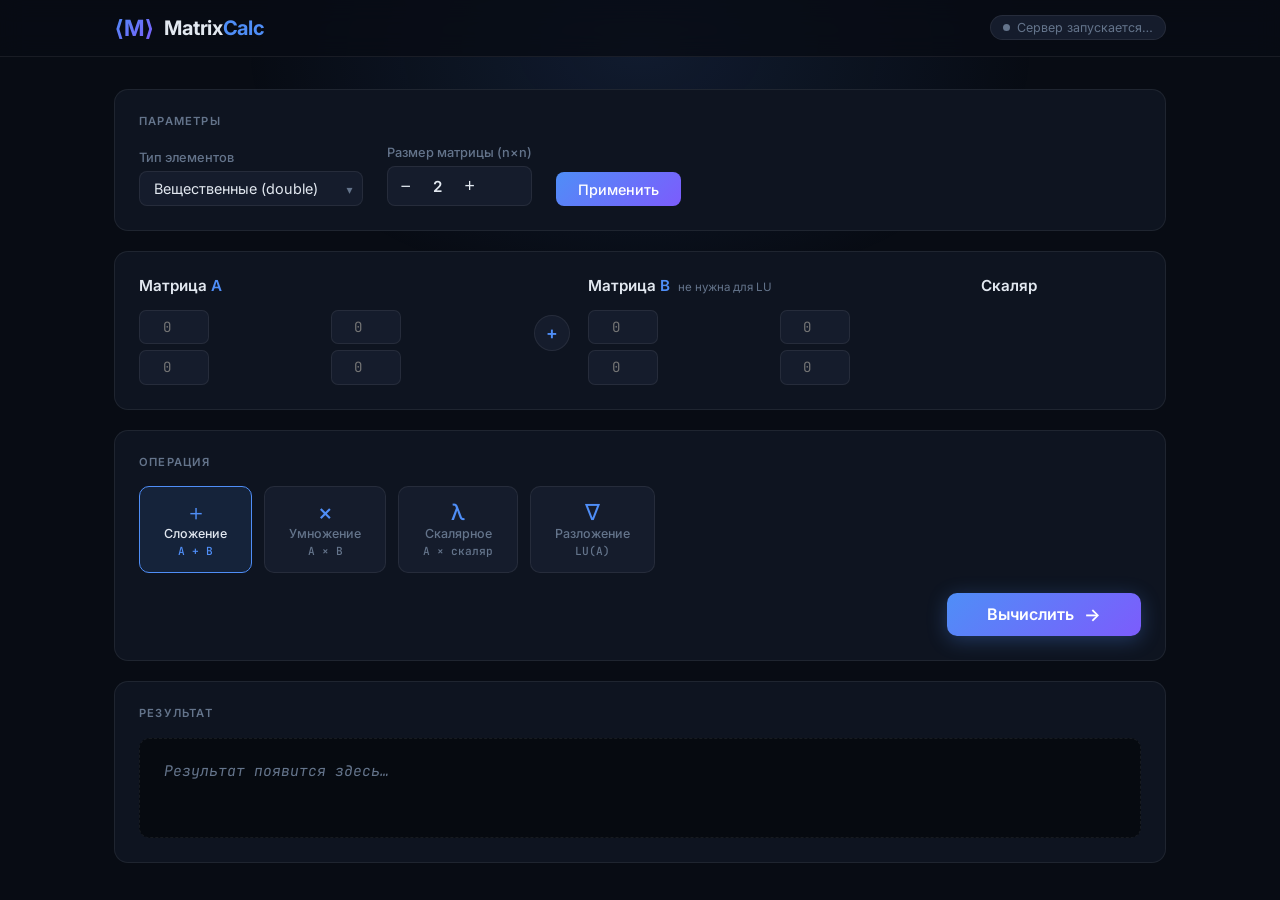
==== web/index.html @ d0fddb75 "backup" ====
<!DOCTYPE html>
<html lang="ru">
<head>
  <meta charset="UTF-8"/>
  <meta name="viewport" content="width=device-width, initial-scale=1.0"/>
  <title>Matrix Calculator</title>
  <link rel="preconnect" href="https://fonts.googleapis.com">
  <link href="https://fonts.googleapis.com/css2?family=Inter:wght@400;500;600;700&display=swap" rel="stylesheet">
  <link rel="stylesheet" href="style.css"/>
</head>
<body>

<div class="bg-glow"></div>

<div class="app">

  <!-- Header -->
  <header class="header">
    <div class="header-inner">
        <div class="logo">
            <span class="logo-icon">⟨M⟩</span>
            <span class="logo-text">Matrix<span class="logo-accent">Calc</span></span>
        </div>
        <div id="health-badge" class="header-badge">
            <span class="dot"></span>
            <span class="badge-text">Сервер запускается…</span>
        </div>
    </div>
  </header>

  <main class="main">

    <!-- Settings -->
    <section class="card settings-card">
      <div class="card-label">Параметры</div>
      <div class="settings-row">
        <div class="field">
          <label class="field-label">Тип элементов</label>
          <div class="select-wrap">
            <select id="type">
              <option value="double">Вещественные (double)</option>
              <option value="complex">Комплексные (complex)</option>
            </select>
            <span class="select-arrow">▾</span>
          </div>
        </div>
        <div class="field">
          <label class="field-label">Размер матрицы (n×n)</label>
          <div class="size-control">
            <button class="size-btn" id="dec">−</button>
            <span id="size-display">2</span>
            <button class="size-btn" id="inc">+</button>
          </div>
        </div>
        <button class="btn btn-primary" id="btn-resize">Применить</button>
      </div>
    </section>

    <!-- Matrices -->
    <section class="card matrices-card">
      <div class="matrices-grid">
        <div class="matrix-panel">
          <div class="panel-header">
            <span class="panel-title">Матрица <em>A</em></span>
          </div>
          <div id="matrix-a" class="matrix-grid"></div>
        </div>

        <div class="matrix-divider">
          <div class="op-symbol" id="op-symbol">+</div>
        </div>

        <div class="matrix-panel" id="panel-b">
          <div class="panel-header">
            <span class="panel-title">Матрица <em>B</em></span>
            <span class="panel-hint">не нужна для LU</span>
          </div>
          <div id="matrix-b" class="matrix-grid"></div>
        </div>

        <div class="matrix-panel scalar-panel" id="panel-scalar">
          <div class="panel-header">
            <span class="panel-title">Скаляр</span>
          </div>
          <div id="scalar-input" class="scalar-area"></div>
        </div>
      </div>
    </section>

    <!-- Operations -->
    <section class="card ops-card">
      <div class="card-label">Операция</div>
      <div class="ops-row">
        <button class="op-btn active" data-op="sum">
          <span class="op-icon">＋</span>
          <span>Сложение</span>
          <span class="op-formula">A + B</span>
        </button>
        <button class="op-btn" data-op="multiply">
          <span class="op-icon">×</span>
          <span>Умножение</span>
          <span class="op-formula">A × B</span>
        </button>
        <button class="op-btn" data-op="scalar_multiply">
          <span class="op-icon">λ</span>
          <span>Скалярное</span>
          <span class="op-formula">A × скаляр</span>
        </button>
        <button class="op-btn" data-op="lu">
          <span class="op-icon">∇</span>
          <span>Разложение</span>
          <span class="op-formula">LU(A)</span>
        </button>
      </div>
      <div class="calc-row">
        <button class="btn btn-calc" id="btn-calc">
          <span>Вычислить</span>
          <span class="btn-arrow">→</span>
        </button>
      </div>
    </section>

    <!-- Result -->
    <section class="card result-card">
      <div class="card-label">Результат</div>
      <div class="result-wrap">
        <div id="spinner" class="spinner hidden"></div>
        <div id="error-box" class="error-box hidden"></div>
        <pre id="result-output" class="result-output"><span class="placeholder">Результат появится здесь…</span></pre>
      </div>
    </section>

  </main>
</div>

<script src="app.js"></script>
</body>
</html>
---- web/style.css ----
@import url('https://fonts.googleapis.com/css2?family=Inter:wght@400;500;600;700&family=JetBrains+Mono:wght@400;500&display=swap');

*, *::before, *::after { box-sizing: border-box; margin: 0; padding: 0; }

:root {
  --bg:        #080c14;
  --surface:   #0e1420;
  --surface2:  #151c2c;
  --border:    rgba(255,255,255,0.07);
  --accent:    #4f8ef7;
  --accent2:   #7c5cfc;
  --green:     #34d399;
  --red:       #f87171;
  --text:      #e2e8f0;
  --muted:     #64748b;
  --radius:    14px;
}

html { scroll-behavior: smooth; }

body {
  font-family: 'Inter', system-ui, sans-serif;
  background: var(--bg);
  color: var(--text);
  min-height: 100vh;
  overflow-x: hidden;
}

/* Ambient glow */
.bg-glow {
  position: fixed;
  top: -200px; left: 50%;
  transform: translateX(-50%);
  width: 800px; height: 500px;
  background: radial-gradient(ellipse, rgba(79,142,247,0.12) 0%, transparent 70%);
  pointer-events: none;
  z-index: 0;
}

.app { position: relative; z-index: 1; }

/* ── Header ── */
.header {
  border-bottom: 1px solid var(--border);
  backdrop-filter: blur(12px);
  background: rgba(8,12,20,0.8);
  position: sticky; top: 0; z-index: 100;
}
.header-inner {
  max-width: 1100px; margin: 0 auto;
  padding: 0.9rem 1.5rem;
  display: flex; justify-content: space-between; align-items: center;
}
.logo { display: flex; align-items: center; gap: 10px; }
.logo-icon {
  font-size: 1.4rem; font-weight: 700;
  background: linear-gradient(135deg, var(--accent), var(--accent2));
  -webkit-background-clip: text; -webkit-text-fill-color: transparent;
}
.logo-text { font-size: 1.25rem; font-weight: 700; letter-spacing: -0.3px; }
.logo-accent { color: var(--accent); }

.header-badge {
  display: flex; align-items: center; gap: 7px;
  font-size: 0.78rem; color: var(--muted);
  background: var(--surface2);
  border: 1px solid var(--border);
  border-radius: 20px; padding: 4px 12px;
}
.dot {
  width: 7px; height: 7px; border-radius: 50%;
  background: var(--muted);
  transition: background 0.4s;
}
.dot.ok  { background: var(--green); box-shadow: 0 0 6px var(--green); }
.dot.err { background: var(--red); }

/* ── Main layout ── */
.main {
  max-width: 1100px; margin: 2rem auto;
  padding: 0 1.5rem;
  display: flex; flex-direction: column; gap: 1.25rem;
}

/* ── Card ── */
.card {
  background: var(--surface);
  border: 1px solid var(--border);
  border-radius: var(--radius);
  padding: 1.5rem;
  transition: border-color 0.2s;
}
.card:hover { border-color: rgba(255,255,255,0.12); }

.card-label {
  font-size: 0.7rem; font-weight: 600;
  text-transform: uppercase; letter-spacing: 1.2px;
  color: var(--muted);
  margin-bottom: 1.1rem;
}

/* ── Settings ── */
.settings-row {
  display: flex; gap: 1.5rem; align-items: flex-end; flex-wrap: wrap;
}
.field { display: flex; flex-direction: column; gap: 6px; }
.field-label { font-size: 0.8rem; color: var(--muted); font-weight: 500; }

.select-wrap { position: relative; }
.select-wrap select {
  appearance: none;
  background: var(--surface2);
  border: 1px solid var(--border);
  border-radius: 8px;
  color: var(--text);
  padding: 0.5rem 2.5rem 0.5rem 0.85rem;
  font-size: 0.9rem;
  font-family: inherit;
  cursor: pointer;
  transition: border-color 0.2s;
}
.select-wrap select:focus { outline: none; border-color: var(--accent); }
.select-arrow {
  position: absolute; right: 10px; top: 50%;
  transform: translateY(-50%);
  pointer-events: none; color: var(--muted); font-size: 0.75rem;
}

.size-control {
  display: flex; align-items: center; gap: 0;
  background: var(--surface2);
  border: 1px solid var(--border);
  border-radius: 8px; overflow: hidden;
}
.size-btn {
  background: transparent; border: none; color: var(--text);
  width: 36px; height: 38px;
  font-size: 1.1rem; cursor: pointer;
  transition: background 0.15s;
}
.size-btn:hover { background: rgba(255,255,255,0.07); }
#size-display {
  min-width: 28px; text-align: center;
  font-size: 0.95rem; font-weight: 600;
}

/* ── Buttons ── */
.btn {
  border: none; border-radius: 8px;
  font-family: inherit; font-size: 0.9rem; font-weight: 500;
  cursor: pointer; transition: all 0.2s;
  padding: 0.55rem 1.4rem;
}
.btn-primary {
  background: linear-gradient(135deg, var(--accent), var(--accent2));
  color: #fff;
}
.btn-primary:hover { opacity: 0.88; transform: translateY(-1px); }

.btn-calc {
  background: linear-gradient(135deg, var(--accent), var(--accent2));
  color: #fff;
  padding: 0.7rem 2.5rem;
  font-size: 1rem; font-weight: 600;
  border-radius: 10px;
  display: flex; align-items: center; gap: 10px;
  box-shadow: 0 4px 20px rgba(79,142,247,0.3);
}
.btn-calc:hover { opacity: 0.88; transform: translateY(-2px); box-shadow: 0 6px 24px rgba(79,142,247,0.4); }
.btn-arrow { font-size: 1.1rem; }

/* ── Matrices ── */
.matrices-grid {
  display: grid;
  grid-template-columns: 1fr 40px 1fr 160px;
  gap: 1rem; align-items: start;
}
@media (max-width: 860px) {
  .matrices-grid { grid-template-columns: 1fr; }
  .matrix-divider { display: none; }
}

.panel-header {
  display: flex; align-items: baseline; gap: 8px;
  margin-bottom: 0.9rem;
}
.panel-title { font-size: 0.95rem; font-weight: 600; }
.panel-title em { font-style: normal; color: var(--accent); }
.panel-hint { font-size: 0.72rem; color: var(--muted); }

.matrix-divider {
  display: flex; justify-content: center; padding-top: 2.4rem;
}
.op-symbol {
  width: 36px; height: 36px;
  background: var(--surface2); border: 1px solid var(--border);
  border-radius: 50%;
  display: flex; align-items: center; justify-content: center;
  font-size: 1.1rem; font-weight: 600; color: var(--accent);
  transition: all 0.3s;
}

.matrix-grid {
  display: grid; gap: 6px;
}
.matrix-grid input {
  width: 70px; padding: 0.45rem 0.4rem;
  text-align: center;
  background: var(--surface2);
  border: 1px solid var(--border);
  border-radius: 7px;
  color: var(--text);
  font-size: 0.88rem;
  font-family: 'JetBrains Mono', monospace;
  transition: border-color 0.15s, background 0.15s;
}
.matrix-grid input:focus {
  outline: none;
  border-color: var(--accent);
  background: rgba(79,142,247,0.08);
}
.matrix-grid .cell-complex {
  display: flex; gap: 4px;
}
.matrix-grid .cell-complex input { width: 60px; }

.scalar-panel { min-width: 0; }
.scalar-area { display: flex; flex-direction: column; gap: 6px; }
.scalar-area input {
  width: 100%; padding: 0.45rem 0.6rem;
  text-align: center;
  background: var(--surface2);
  border: 1px solid var(--border);
  border-radius: 7px;
  color: var(--text);
  font-size: 0.88rem;
  font-family: 'JetBrains Mono', monospace;
}
.scalar-area input:focus { outline: none; border-color: var(--accent); background: rgba(79,142,247,0.08); }
.scalar-label { font-size: 0.72rem; color: var(--muted); margin-bottom: 2px; }

/* ── Operations ── */
.ops-row {
  display: flex; gap: 0.75rem; flex-wrap: wrap;
  margin-bottom: 1.25rem;
}
.op-btn {
  display: flex; flex-direction: column; align-items: center; gap: 3px;
  padding: 0.85rem 1.5rem;
  background: var(--surface2);
  border: 1px solid var(--border);
  border-radius: 10px;
  color: var(--muted);
  font-family: inherit; font-size: 0.78rem; font-weight: 500;
  cursor: pointer;
  transition: all 0.18s;
  min-width: 110px;
}
.op-btn:hover { border-color: var(--accent); color: var(--text); }
.op-btn.active {
  border-color: var(--accent);
  background: rgba(79,142,247,0.12);
  color: var(--text);
}
.op-icon { font-size: 1.4rem; line-height: 1; color: var(--accent); }
.op-formula {
  font-family: 'JetBrains Mono', monospace;
  font-size: 0.7rem; color: var(--muted);
}
.op-btn.active .op-formula { color: var(--accent); }

.calc-row { display: flex; justify-content: flex-end; }

/* ── Result ── */
.result-wrap { position: relative; }
.result-output {
  font-family: 'JetBrains Mono', monospace;
  font-size: 0.92rem;
  line-height: 1.8;
  background: #060a10;
  border: 1px solid var(--border);
  border-radius: 10px;
  padding: 1.2rem 1.5rem;
  min-height: 100px;
  color: var(--green);
  white-space: pre-wrap;
  word-break: break-word;
  transition: border-color 0.3s;
}
.result-output:has(.placeholder) { border-style: dashed; }
.placeholder { color: var(--muted); font-style: italic; }

.spinner {
  position: absolute; top: 50%; left: 50%;
  transform: translate(-50%, -50%);
  width: 30px; height: 30px;
  border: 2px solid var(--border);
  border-top-color: var(--accent);
  border-radius: 50%;
  animation: spin 0.65s linear infinite;
  z-index: 2;
}
@keyframes spin { to { transform: translate(-50%, -50%) rotate(360deg); } }

.error-box {
  margin-bottom: 0.75rem;
  background: rgba(248,113,113,0.08);
  border: 1px solid rgba(248,113,113,0.3);
  border-radius: 8px;
  padding: 0.75rem 1rem;
  color: var(--red);
  font-size: 0.88rem;
  display: flex; align-items: flex-start; gap: 8px;
}
.error-box::before { content: '⚠'; flex-shrink: 0; }

.hidden { display: none !important; }
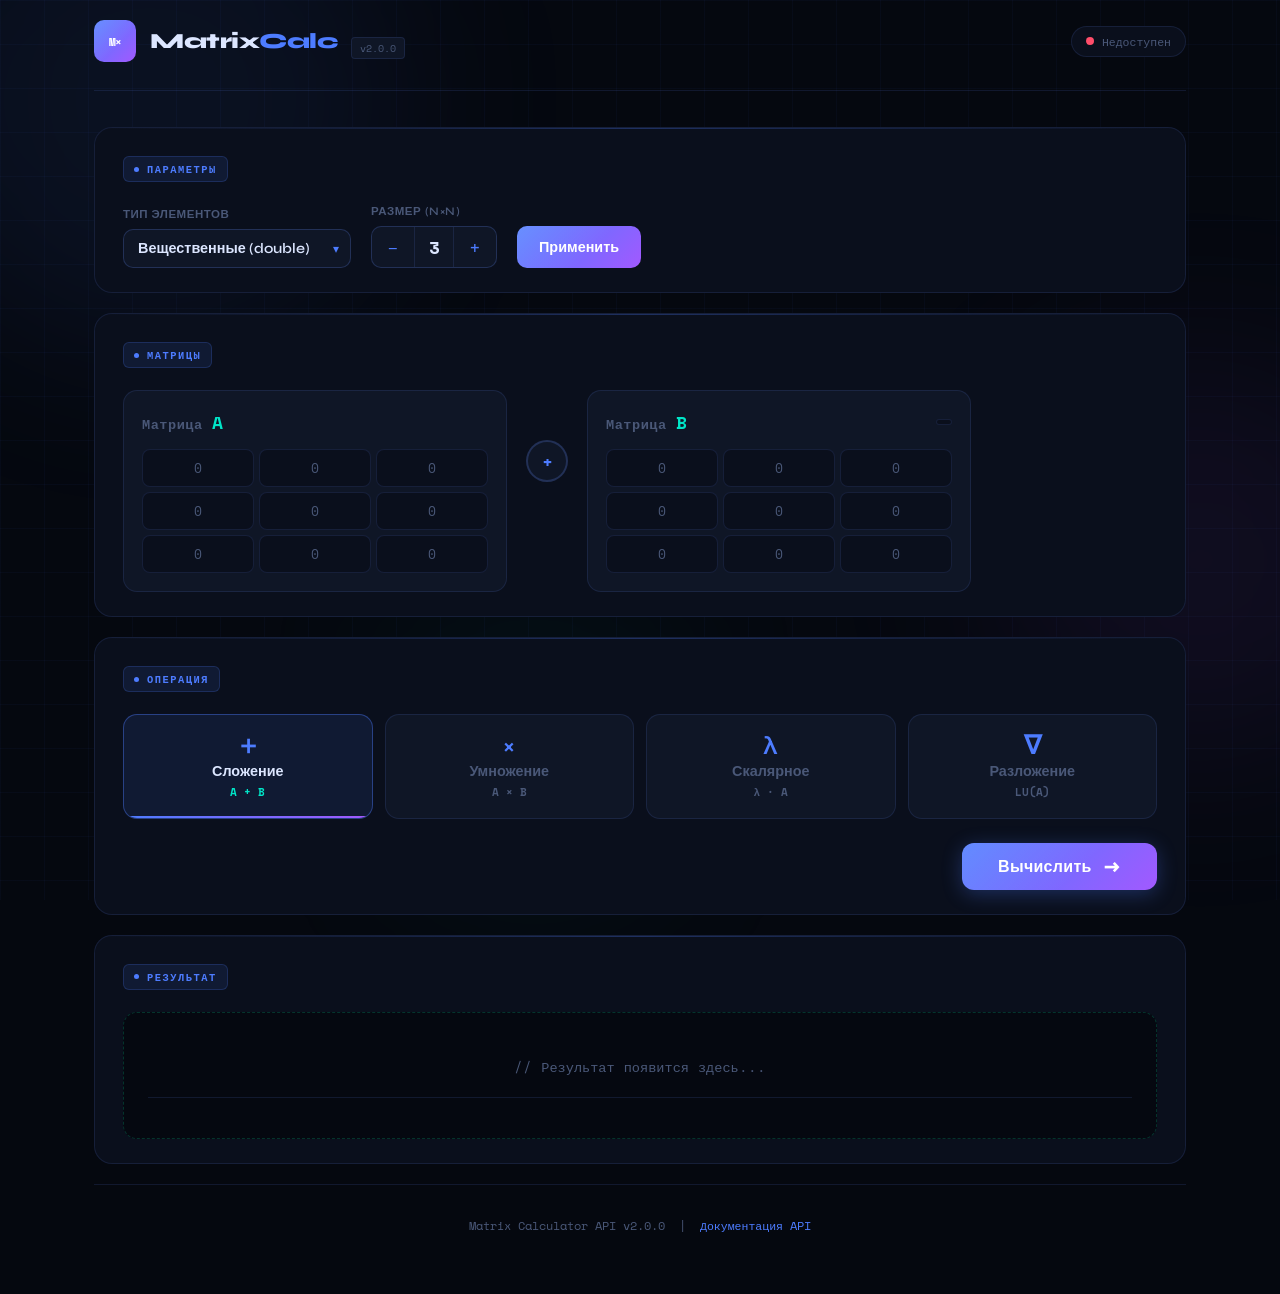
==== commit b614fa42: "update: update Dockerfile" ====
--- a/web/index.html
+++ b/web/index.html
@@ -1,138 +1,1000 @@
 <!DOCTYPE html>
 <html lang="ru">
 <head>
-  <meta charset="UTF-8"/>
-  <meta name="viewport" content="width=device-width, initial-scale=1.0"/>
-  <title>Matrix Calculator</title>
-  <link rel="preconnect" href="https://fonts.googleapis.com">
-  <link href="https://fonts.googleapis.com/css2?family=Inter:wght@400;500;600;700&display=swap" rel="stylesheet">
-  <link rel="stylesheet" href="style.css"/>
+    <meta charset="UTF-8">
+    <meta name="viewport" content="width=device-width, initial-scale=1.0">
+    <title>MatrixCalc — Калькулятор матриц</title>
+    <link rel="preconnect" href="https://fonts.googleapis.com">
+    <link href="https://fonts.googleapis.com/css2?family=Space+Mono:wght@400;700&family=Syne:wght@400;600;700;800&display=swap" rel="stylesheet">
+    <style>
+        *, *::before, *::after { box-sizing: border-box; margin: 0; padding: 0; }
+
+        :root {
+            --bg: #05080f;
+            --panel: #0a0f1c;
+            --panel2: #0f1626;
+            --border: rgba(100,140,255,0.13);
+            --border2: rgba(100,140,255,0.22);
+            --accent: #4d7cff;
+            --accent2: #a259ff;
+            --teal: #00e5c8;
+            --green: #00e5a0;
+            --red: #ff4d6a;
+            --text: #dce6ff;
+            --muted: #4a5878;
+            --mono: 'Space Mono', monospace;
+            --sans: 'Syne', sans-serif;
+        }
+
+        html { scroll-behavior: smooth; }
+
+        body {
+            font-family: var(--sans);
+            background: var(--bg);
+            color: var(--text);
+            min-height: 100vh;
+            overflow-x: hidden;
+        }
+
+        /* ── Grid background ── */
+        body::before {
+            content: '';
+            position: fixed;
+            inset: 0;
+            background-image:
+                linear-gradient(rgba(77,124,255,0.04) 1px, transparent 1px),
+                linear-gradient(90deg, rgba(77,124,255,0.04) 1px, transparent 1px);
+            background-size: 44px 44px;
+            pointer-events: none;
+            z-index: 0;
+        }
+
+        /* ── Glow orbs ── */
+        .orb {
+            position: fixed;
+            border-radius: 50%;
+            filter: blur(90px);
+            pointer-events: none;
+            z-index: 0;
+        }
+        .orb-1 { width: 500px; height: 500px; background: rgba(77,124,255,0.08); top: -150px; left: -100px; }
+        .orb-2 { width: 400px; height: 400px; background: rgba(162,89,255,0.07); top: 40%; right: -120px; }
+        .orb-3 { width: 300px; height: 300px; background: rgba(0,229,200,0.05); bottom: 0; left: 30%; }
+
+        /* ── Layout ── */
+        .wrap {
+            position: relative;
+            z-index: 1;
+            max-width: 1140px;
+            margin: 0 auto;
+            padding: 0 24px 60px;
+        }
+
+        /* ── Header ── */
+        header {
+            display: flex;
+            justify-content: space-between;
+            align-items: center;
+            padding: 20px 0 28px;
+            border-bottom: 1px solid var(--border);
+            margin-bottom: 36px;
+        }
+
+        .logo {
+            display: flex;
+            align-items: center;
+            gap: 14px;
+        }
+
+        .logo-mark {
+            width: 42px; height: 42px;
+            background: linear-gradient(135deg, var(--accent), var(--accent2));
+            border-radius: 10px;
+            display: grid;
+            place-items: center;
+            font-family: var(--mono);
+            font-size: 0.7rem;
+            font-weight: 700;
+            color: white;
+            letter-spacing: -1px;
+            position: relative;
+            overflow: hidden;
+        }
+        .logo-mark::after {
+            content: '';
+            position: absolute;
+            inset: 0;
+            background: linear-gradient(135deg, rgba(255,255,255,0.15) 0%, transparent 60%);
+        }
+
+        .logo-text {
+            font-size: 1.35rem;
+            font-weight: 800;
+            letter-spacing: -0.5px;
+            color: var(--text);
+        }
+        .logo-text span { color: var(--accent); }
+
+        .logo-ver {
+            font-family: var(--mono);
+            font-size: 0.65rem;
+            color: var(--muted);
+            background: var(--panel2);
+            border: 1px solid var(--border);
+            padding: 2px 8px;
+            border-radius: 4px;
+            align-self: flex-end;
+            margin-bottom: 3px;
+        }
+
+        .status-pill {
+            display: flex;
+            align-items: center;
+            gap: 8px;
+            font-family: var(--mono);
+            font-size: 0.72rem;
+            color: var(--muted);
+            background: var(--panel);
+            border: 1px solid var(--border);
+            border-radius: 100px;
+            padding: 6px 14px;
+            transition: border-color 0.3s;
+        }
+        .status-dot {
+            width: 8px; height: 8px;
+            border-radius: 50%;
+            background: var(--muted);
+            transition: background 0.4s, box-shadow 0.4s;
+        }
+        .status-dot.connected { background: var(--green); box-shadow: 0 0 8px var(--green); }
+        .status-dot.error { background: var(--red); }
+
+        /* ── Cards ── */
+        .card {
+            background: var(--panel);
+            border: 1px solid var(--border);
+            border-radius: 18px;
+            padding: 28px 28px 24px;
+            margin-bottom: 20px;
+            position: relative;
+            overflow: hidden;
+            transition: border-color 0.25s;
+        }
+        .card:hover { border-color: var(--border2); }
+        .card::before {
+            content: '';
+            position: absolute;
+            top: 0; left: 0; right: 0;
+            height: 1px;
+            background: linear-gradient(90deg, transparent, rgba(77,124,255,0.3), transparent);
+        }
+
+        .section-tag {
+            display: inline-flex;
+            align-items: center;
+            gap: 8px;
+            font-family: var(--mono);
+            font-size: 0.65rem;
+            font-weight: 700;
+            letter-spacing: 1.5px;
+            text-transform: uppercase;
+            color: var(--accent);
+            background: rgba(77,124,255,0.1);
+            border: 1px solid rgba(77,124,255,0.2);
+            border-radius: 6px;
+            padding: 4px 10px;
+            margin-bottom: 22px;
+        }
+        .section-tag::before {
+            content: '';
+            width: 5px; height: 5px;
+            border-radius: 50%;
+            background: var(--accent);
+        }
+
+        /* ── Settings row ── */
+        .settings-row {
+            display: flex;
+            gap: 20px;
+            align-items: flex-end;
+            flex-wrap: wrap;
+        }
+
+        .field { display: flex; flex-direction: column; gap: 8px; }
+
+        .field-label {
+            font-size: 0.72rem;
+            font-weight: 600;
+            letter-spacing: 0.5px;
+            color: var(--muted);
+            text-transform: uppercase;
+        }
+
+        .select-wrap { position: relative; }
+
+        .form-select {
+            appearance: none;
+            background: var(--panel2);
+            border: 1px solid var(--border2);
+            border-radius: 10px;
+            color: var(--text);
+            padding: 10px 36px 10px 14px;
+            font-family: var(--sans);
+            font-size: 0.9rem;
+            font-weight: 600;
+            cursor: pointer;
+            transition: border-color 0.2s, box-shadow 0.2s;
+            min-width: 220px;
+        }
+        .form-select:focus { outline: none; border-color: var(--accent); box-shadow: 0 0 0 3px rgba(77,124,255,0.15); }
+        .select-arrow {
+            position: absolute; right: 12px; top: 50%;
+            transform: translateY(-50%);
+            color: var(--accent); font-size: 0.75rem; pointer-events: none;
+        }
+
+        .size-control {
+            display: flex;
+            align-items: center;
+            background: var(--panel2);
+            border: 1px solid var(--border2);
+            border-radius: 10px;
+            overflow: hidden;
+            height: 42px;
+        }
+        .size-btn {
+            background: transparent;
+            border: none;
+            color: var(--accent);
+            width: 42px; height: 100%;
+            font-size: 1.2rem;
+            cursor: pointer;
+            transition: background 0.15s;
+            font-family: var(--mono);
+        }
+        .size-btn:hover { background: rgba(77,124,255,0.1); }
+        #size-display {
+            min-width: 40px;
+            text-align: center;
+            font-family: var(--mono);
+            font-size: 1.1rem;
+            font-weight: 700;
+            color: var(--text);
+            border-left: 1px solid var(--border);
+            border-right: 1px solid var(--border);
+            height: 100%;
+            display: flex;
+            align-items: center;
+            justify-content: center;
+        }
+
+        .btn {
+            border: none;
+            border-radius: 10px;
+            font-family: var(--sans);
+            font-size: 0.9rem;
+            font-weight: 700;
+            cursor: pointer;
+            transition: all 0.2s;
+            padding: 10px 22px;
+            height: 42px;
+        }
+        .btn-primary {
+            background: linear-gradient(135deg, var(--accent), var(--accent2));
+            color: #fff;
+            position: relative;
+            overflow: hidden;
+        }
+        .btn-primary::after {
+            content: '';
+            position: absolute;
+            inset: 0;
+            background: linear-gradient(135deg, rgba(255,255,255,0.15) 0%, transparent 60%);
+        }
+        .btn-primary:hover { transform: translateY(-1px); box-shadow: 0 6px 20px rgba(77,124,255,0.35); }
+
+        /* ── Matrices ── */
+        .matrices-layout {
+            display: grid;
+            grid-template-columns: 1fr 48px 1fr 170px;
+            gap: 16px;
+            align-items: start;
+        }
+
+        .matrix-panel {
+            background: var(--panel2);
+            border: 1px solid var(--border);
+            border-radius: 14px;
+            padding: 18px;
+            transition: border-color 0.2s;
+        }
+        .matrix-panel:hover { border-color: var(--border2); }
+
+        .matrix-panel-header {
+            display: flex;
+            align-items: center;
+            justify-content: space-between;
+            margin-bottom: 14px;
+        }
+
+        .matrix-label {
+            font-size: 0.85rem;
+            font-weight: 700;
+            color: var(--muted);
+            font-family: var(--mono);
+            letter-spacing: 0.5px;
+        }
+        .matrix-label em {
+            font-style: normal;
+            color: var(--teal);
+            font-size: 1.1rem;
+        }
+
+        .hint-badge {
+            font-family: var(--mono);
+            font-size: 0.62rem;
+            color: var(--muted);
+            background: var(--panel);
+            border: 1px solid var(--border);
+            border-radius: 4px;
+            padding: 2px 7px;
+        }
+
+        .matrix-grid {
+            display: grid;
+            gap: 5px;
+        }
+
+        .matrix-cell {
+            width: 100%;
+            min-width: 0;
+            padding: 8px 6px;
+            text-align: center;
+            background: var(--panel);
+            border: 1px solid var(--border);
+            border-radius: 8px;
+            color: var(--text);
+            font-family: var(--mono);
+            font-size: 0.82rem;
+            transition: border-color 0.15s, background 0.15s, box-shadow 0.15s;
+        }
+        .matrix-cell::placeholder { color: var(--muted); }
+        .matrix-cell:focus {
+            outline: none;
+            border-color: var(--teal);
+            background: rgba(0,229,200,0.06);
+            box-shadow: 0 0 0 3px rgba(0,229,200,0.1);
+        }
+        .matrix-cell.result-cell {
+            background: rgba(0,229,160,0.08);
+            border-color: rgba(0,229,160,0.4);
+            color: var(--green);
+            font-weight: 700;
+            cursor: default;
+        }
+
+        /* Divider */
+        .op-divider {
+            display: flex;
+            justify-content: center;
+            align-items: flex-start;
+            padding-top: 50px;
+        }
+        .op-circle {
+            width: 42px; height: 42px;
+            background: var(--panel2);
+            border: 2px solid var(--border2);
+            border-radius: 50%;
+            display: grid;
+            place-items: center;
+            font-family: var(--mono);
+            font-size: 1.1rem;
+            font-weight: 700;
+            color: var(--accent);
+            transition: all 0.3s;
+        }
+
+        /* Scalar panel */
+        .scalar-panel {
+            background: var(--panel2);
+            border: 1px solid var(--border);
+            border-radius: 14px;
+            padding: 18px;
+        }
+
+        .scalar-title {
+            font-size: 0.85rem;
+            font-weight: 700;
+            color: var(--muted);
+            font-family: var(--mono);
+            margin-bottom: 14px;
+        }
+
+        .scalar-input {
+            width: 100%;
+            padding: 10px 12px;
+            background: var(--panel);
+            border: 1px solid var(--border2);
+            border-radius: 8px;
+            color: var(--text);
+            font-family: var(--mono);
+            font-size: 0.9rem;
+            transition: border-color 0.15s;
+        }
+        .scalar-input:focus { outline: none; border-color: var(--teal); box-shadow: 0 0 0 3px rgba(0,229,200,0.1); }
+
+        .btn-random {
+            margin-top: 10px;
+            width: 36px; height: 36px;
+            background: linear-gradient(135deg, var(--accent), var(--accent2));
+            border: none;
+            border-radius: 50%;
+            color: white;
+            font-size: 1.1rem;
+            cursor: pointer;
+            transition: all 0.2s;
+            display: flex; align-items: center; justify-content: center;
+        }
+        .btn-random:hover { transform: rotate(90deg) scale(1.1); box-shadow: 0 4px 14px rgba(77,124,255,0.4); }
+
+        /* ── Operations ── */
+        .ops-grid {
+            display: flex;
+            gap: 12px;
+            margin-bottom: 24px;
+            flex-wrap: wrap;
+        }
+
+        .op-btn {
+            display: flex;
+            flex-direction: column;
+            align-items: center;
+            gap: 4px;
+            padding: 18px 22px;
+            background: var(--panel2);
+            border: 1px solid var(--border);
+            border-radius: 14px;
+            color: var(--muted);
+            font-family: var(--sans);
+            font-size: 0.78rem;
+            font-weight: 600;
+            cursor: pointer;
+            transition: all 0.2s;
+            flex: 1;
+            min-width: 110px;
+            position: relative;
+            overflow: hidden;
+        }
+        .op-btn::after {
+            content: '';
+            position: absolute;
+            bottom: 0; left: 0; right: 0;
+            height: 2px;
+            background: linear-gradient(90deg, var(--accent), var(--accent2));
+            transform: scaleX(0);
+            transition: transform 0.2s;
+        }
+        .op-btn:hover { border-color: var(--border2); color: var(--text); }
+        .op-btn.active {
+            border-color: rgba(77,124,255,0.4);
+            background: rgba(77,124,255,0.1);
+            color: var(--text);
+        }
+        .op-btn.active::after { transform: scaleX(1); }
+
+        .op-icon {
+            font-size: 1.6rem;
+            line-height: 1;
+            color: var(--accent);
+        }
+        .op-name { font-size: 0.9rem; font-weight: 800; }
+        .op-formula {
+            font-family: var(--mono);
+            font-size: 0.68rem;
+            color: var(--muted);
+        }
+        .op-btn.active .op-formula { color: var(--teal); }
+
+        .calc-row {
+            display: flex;
+            justify-content: flex-end;
+        }
+
+        .btn-calc {
+            background: linear-gradient(135deg, var(--accent), var(--accent2));
+            color: #fff;
+            padding: 13px 36px;
+            font-size: 1rem;
+            font-weight: 800;
+            border-radius: 12px;
+            font-family: var(--sans);
+            border: none;
+            cursor: pointer;
+            display: flex;
+            align-items: center;
+            gap: 12px;
+            letter-spacing: 0.3px;
+            transition: all 0.2s;
+            box-shadow: 0 4px 20px rgba(77,124,255,0.3);
+            position: relative;
+            overflow: hidden;
+        }
+        .btn-calc::before {
+            content: '';
+            position: absolute;
+            inset: 0;
+            background: linear-gradient(135deg, rgba(255,255,255,0.12) 0%, transparent 60%);
+        }
+        .btn-calc:hover { transform: translateY(-2px); box-shadow: 0 8px 28px rgba(77,124,255,0.45); }
+        .btn-calc:disabled { opacity: 0.55; cursor: not-allowed; transform: none; }
+        .btn-arrow { font-size: 1.1rem; transition: transform 0.2s; }
+        .btn-calc:hover .btn-arrow { transform: translateX(4px); }
+
+        /* ── Result ── */
+        .error-bar {
+            display: none;
+            align-items: center;
+            gap: 10px;
+            background: rgba(255,77,106,0.08);
+            border: 1px solid rgba(255,77,106,0.25);
+            border-radius: 10px;
+            padding: 12px 16px;
+            font-family: var(--mono);
+            font-size: 0.82rem;
+            color: var(--red);
+            margin-bottom: 16px;
+        }
+        .error-bar.show { display: flex; animation: shake 0.4s ease; }
+        .error-bar::before { content: '⚠'; font-size: 1rem; }
+
+        @keyframes shake {
+            0%,100% { transform: translateX(0); }
+            25% { transform: translateX(-6px); }
+            75% { transform: translateX(6px); }
+        }
+
+        .result-box {
+            background: #050810;
+            border: 1px dashed rgba(0,229,160,0.2);
+            border-radius: 14px;
+            padding: 24px;
+            min-height: 120px;
+            position: relative;
+            transition: border-style 0.3s, border-color 0.3s;
+        }
+        .result-box.has-result {
+            border-style: solid;
+            border-color: rgba(0,229,160,0.3);
+        }
+
+        .placeholder-text {
+            font-family: var(--mono);
+            font-size: 0.85rem;
+            color: var(--muted);
+            text-align: center;
+            padding: 20px;
+        }
+
+        .result-grid {
+            display: grid;
+            gap: 5px;
+            margin-bottom: 18px;
+        }
+
+        .result-meta {
+            display: flex;
+            gap: 20px;
+            flex-wrap: wrap;
+            padding-top: 16px;
+            border-top: 1px solid var(--border);
+        }
+        .meta-item {
+            font-family: var(--mono);
+            font-size: 0.78rem;
+            color: var(--muted);
+        }
+        .meta-item b { color: var(--teal); font-weight: 600; }
+
+        /* Spinner */
+        .spinner {
+            position: absolute;
+            inset: 0;
+            display: none;
+            align-items: center;
+            justify-content: center;
+            border-radius: 14px;
+            background: rgba(5,8,16,0.8);
+            backdrop-filter: blur(4px);
+        }
+        .spinner.show { display: flex; }
+        .spin-ring {
+            width: 36px; height: 36px;
+            border: 2px solid var(--border2);
+            border-top-color: var(--accent);
+            border-radius: 50%;
+            animation: spin 0.7s linear infinite;
+        }
+        @keyframes spin { to { transform: rotate(360deg); } }
+
+        /* Footer */
+        footer {
+            text-align: center;
+            padding: 32px 0 0;
+            border-top: 1px solid var(--border);
+            font-family: var(--mono);
+            font-size: 0.72rem;
+            color: var(--muted);
+        }
+        footer a { color: var(--accent); text-decoration: none; }
+        footer a:hover { text-decoration: underline; }
+
+        /* Responsive */
+        @media (max-width: 860px) {
+            .matrices-layout { grid-template-columns: 1fr; }
+            .op-divider { display: none; }
+        }
+        @media (max-width: 600px) {
+            header { flex-direction: column; gap: 16px; }
+            .settings-row { flex-direction: column; align-items: stretch; }
+            .btn-calc { width: 100%; justify-content: center; }
+            .calc-row { justify-content: stretch; }
+        }
+
+        /* Scrollbar */
+        ::-webkit-scrollbar { width: 6px; }
+        ::-webkit-scrollbar-track { background: var(--bg); }
+        ::-webkit-scrollbar-thumb { background: var(--accent); border-radius: 3px; }
+    </style>
 </head>
 <body>
 
-<div class="bg-glow"></div>
-
-<div class="app">
-
-  <!-- Header -->
-  <header class="header">
-    <div class="header-inner">
+<div class="orb orb-1"></div>
+<div class="orb orb-2"></div>
+<div class="orb orb-3"></div>
+
+<div class="wrap">
+    <!-- Header -->
+    <header>
         <div class="logo">
-            <span class="logo-icon">⟨M⟩</span>
-            <span class="logo-text">Matrix<span class="logo-accent">Calc</span></span>
+            <div class="logo-mark">M×</div>
+            <div>
+                <div class="logo-text">Matrix<span>Calc</span></div>
+            </div>
+            <div class="logo-ver">v2.0.0</div>
         </div>
-        <div id="health-badge" class="header-badge">
-            <span class="dot"></span>
-            <span class="badge-text">Сервер запускается…</span>
+        <div class="status-pill" id="status-indicator">
+            <div class="status-dot" id="status-dot"></div>
+            <span id="status-text">Проверка...</span>
+        </div>
+    </header>
+
+    <!-- Settings -->
+    <div class="card">
+        <div class="section-tag">Параметры</div>
+        <div class="settings-row">
+            <div class="field">
+                <label class="field-label">Тип элементов</label>
+                <div class="select-wrap">
+                    <select id="matrix-type" class="form-select">
+                        <option value="double">Вещественные (double)</option>
+                        <option value="complex">Комплексные (complex)</option>
+                    </select>
+                    <span class="select-arrow">▾</span>
+                </div>
+            </div>
+            <div class="field">
+                <label class="field-label">Размер (n×n)</label>
+                <div class="size-control">
+                    <button class="size-btn" id="size-decrease">−</button>
+                    <div id="size-display">3</div>
+                    <input type="hidden" id="matrix-size" value="3">
+                    <button class="size-btn" id="size-increase">+</button>
+                </div>
+            </div>
+            <button class="btn btn-primary" id="apply-settings">Применить</button>
         </div>
     </div>
-  </header>
-
-  <main class="main">
-
-    <!-- Settings -->
-    <section class="card settings-card">
-      <div class="card-label">Параметры</div>
-      <div class="settings-row">
-        <div class="field">
-          <label class="field-label">Тип элементов</label>
-          <div class="select-wrap">
-            <select id="type">
-              <option value="double">Вещественные (double)</option>
-              <option value="complex">Комплексные (complex)</option>
-            </select>
-            <span class="select-arrow">▾</span>
-          </div>
+
+    <!-- Matrices -->
+    <div class="card">
+        <div class="section-tag">Матрицы</div>
+        <div class="matrices-layout">
+            <div class="matrix-panel">
+                <div class="matrix-panel-header">
+                    <div class="matrix-label">Матрица <em>A</em></div>
+                </div>
+                <div class="matrix-grid" id="matrix-a-grid"></div>
+            </div>
+
+            <div class="op-divider">
+                <div class="op-circle" id="operation-symbol">+</div>
+            </div>
+
+            <div class="matrix-panel" id="matrix-b-panel">
+                <div class="matrix-panel-header">
+                    <div class="matrix-label">Матрица <em>B</em></div>
+                    <span class="hint-badge" id="matrix-b-hint"></span>
+                </div>
+                <div class="matrix-grid" id="matrix-b-grid"></div>
+            </div>
+
+            <div class="scalar-panel" id="scalar-section" style="display:none">
+                <div class="scalar-title">Скаляр λ</div>
+                <input type="text" class="scalar-input" id="scalar-value" placeholder="0">
+                <button class="btn-random" id="add-matrix-b" title="Случайные значения">⟳</button>
+            </div>
         </div>
-        <div class="field">
-          <label class="field-label">Размер матрицы (n×n)</label>
-          <div class="size-control">
-            <button class="size-btn" id="dec">−</button>
-            <span id="size-display">2</span>
-            <button class="size-btn" id="inc">+</button>
-          </div>
+    </div>
+
+    <!-- Operations -->
+    <div class="card">
+        <div class="section-tag">Операция</div>
+        <div class="ops-grid">
+            <button class="op-btn active" data-operation="sum">
+                <span class="op-icon">＋</span>
+                <span class="op-name">Сложение</span>
+                <span class="op-formula">A + B</span>
+            </button>
+            <button class="op-btn" data-operation="multiply">
+                <span class="op-icon">×</span>
+                <span class="op-name">Умножение</span>
+                <span class="op-formula">A × B</span>
+            </button>
+            <button class="op-btn" data-operation="scalar_multiply">
+                <span class="op-icon">λ</span>
+                <span class="op-name">Скалярное</span>
+                <span class="op-formula">λ · A</span>
+            </button>
+            <button class="op-btn" data-operation="lu">
+                <span class="op-icon">∇</span>
+                <span class="op-name">Разложение</span>
+                <span class="op-formula">LU(A)</span>
+            </button>
         </div>
-        <button class="btn btn-primary" id="btn-resize">Применить</button>
-      </div>
-    </section>
-
-    <!-- Matrices -->
-    <section class="card matrices-card">
-      <div class="matrices-grid">
-        <div class="matrix-panel">
-          <div class="panel-header">
-            <span class="panel-title">Матрица <em>A</em></span>
-          </div>
-          <div id="matrix-a" class="matrix-grid"></div>
+        <div class="calc-row">
+            <button class="btn-calc" id="calculate-btn">
+                Вычислить
+                <span class="btn-arrow">→</span>
+            </button>
         </div>
-
-        <div class="matrix-divider">
-          <div class="op-symbol" id="op-symbol">+</div>
+    </div>
+
+    <!-- Result -->
+    <div class="card">
+        <div class="section-tag">Результат</div>
+        <div class="error-bar" id="error-message"></div>
+        <div class="result-box" id="result-output">
+            <div class="placeholder-text" id="result-placeholder">// Результат появится здесь...</div>
+            <div class="result-grid" id="result-grid" style="display:none"></div>
+            <div class="result-meta" id="result-info"></div>
+            <div class="spinner" id="loading-spinner">
+                <div class="spin-ring"></div>
+            </div>
         </div>
-
-        <div class="matrix-panel" id="panel-b">
-          <div class="panel-header">
-            <span class="panel-title">Матрица <em>B</em></span>
-            <span class="panel-hint">не нужна для LU</span>
-          </div>
-          <div id="matrix-b" class="matrix-grid"></div>
-        </div>
-
-        <div class="matrix-panel scalar-panel" id="panel-scalar">
-          <div class="panel-header">
-            <span class="panel-title">Скаляр</span>
-          </div>
-          <div id="scalar-input" class="scalar-area"></div>
-        </div>
-      </div>
-    </section>
-
-    <!-- Operations -->
-    <section class="card ops-card">
-      <div class="card-label">Операция</div>
-      <div class="ops-row">
-        <button class="op-btn active" data-op="sum">
-          <span class="op-icon">＋</span>
-          <span>Сложение</span>
-          <span class="op-formula">A + B</span>
-        </button>
-        <button class="op-btn" data-op="multiply">
-          <span class="op-icon">×</span>
-          <span>Умножение</span>
-          <span class="op-formula">A × B</span>
-        </button>
-        <button class="op-btn" data-op="scalar_multiply">
-          <span class="op-icon">λ</span>
-          <span>Скалярное</span>
-          <span class="op-formula">A × скаляр</span>
-        </button>
-        <button class="op-btn" data-op="lu">
-          <span class="op-icon">∇</span>
-          <span>Разложение</span>
-          <span class="op-formula">LU(A)</span>
-        </button>
-      </div>
-      <div class="calc-row">
-        <button class="btn btn-calc" id="btn-calc">
-          <span>Вычислить</span>
-          <span class="btn-arrow">→</span>
-        </button>
-      </div>
-    </section>
-
-    <!-- Result -->
-    <section class="card result-card">
-      <div class="card-label">Результат</div>
-      <div class="result-wrap">
-        <div id="spinner" class="spinner hidden"></div>
-        <div id="error-box" class="error-box hidden"></div>
-        <pre id="result-output" class="result-output"><span class="placeholder">Результат появится здесь…</span></pre>
-      </div>
-    </section>
-
-  </main>
+    </div>
+
+    <footer>
+        Matrix Calculator API v2.0.0 &nbsp;|&nbsp; <a href="/docs">Документация API</a>
+    </footer>
 </div>
 
-<script src="app.js"></script>
+<script>
+const API_BASE = '';
+let currentSize = 3;
+let currentType = 'double';
+let currentOperation = 'sum';
+
+const el = {
+    matrixType: document.getElementById('matrix-type'),
+    matrixSize: document.getElementById('matrix-size'),
+    sizeDisplay: document.getElementById('size-display'),
+    sizeIncrease: document.getElementById('size-increase'),
+    sizeDecrease: document.getElementById('size-decrease'),
+    operationCards: document.querySelectorAll('.op-btn'),
+    operationSymbol: document.getElementById('operation-symbol'),
+    scalarSection: document.getElementById('scalar-section'),
+    scalarValue: document.getElementById('scalar-value'),
+    matrixAGrid: document.getElementById('matrix-a-grid'),
+    matrixBGrid: document.getElementById('matrix-b-grid'),
+    matrixBPanel: document.getElementById('matrix-b-panel'),
+    matrixBHint: document.getElementById('matrix-b-hint'),
+    addMatrixB: document.getElementById('add-matrix-b'),
+    applySettings: document.getElementById('apply-settings'),
+    calculateBtn: document.getElementById('calculate-btn'),
+    resultGrid: document.getElementById('result-grid'),
+    resultInfo: document.getElementById('result-info'),
+    resultPlaceholder: document.getElementById('result-placeholder'),
+    resultOutput: document.getElementById('result-output'),
+    errorMessage: document.getElementById('error-message'),
+    statusDot: document.getElementById('status-dot'),
+    statusText: document.getElementById('status-text'),
+    loadingSpinner: document.getElementById('loading-spinner')
+};
+
+document.addEventListener('DOMContentLoaded', () => {
+    checkHealth();
+    setupEventListeners();
+    applySettings();
+});
+
+async function checkHealth() {
+    try {
+        const r = await fetch(`${API_BASE}/health`);
+        const d = await r.json();
+        if (d.status === 'ok') {
+            el.statusDot.className = 'status-dot connected';
+            el.statusText.textContent = 'Сервер готов';
+        } else {
+            el.statusDot.className = 'status-dot error';
+            el.statusText.textContent = 'Ограниченный режим';
+        }
+    } catch {
+        el.statusDot.className = 'status-dot error';
+        el.statusText.textContent = 'Недоступен';
+    }
+}
+
+function setupEventListeners() {
+    el.applySettings.addEventListener('click', applySettings);
+    el.calculateBtn.addEventListener('click', calculate);
+    el.addMatrixB.addEventListener('click', fillRandom);
+
+    el.sizeIncrease.addEventListener('click', () => {
+        const v = parseInt(el.matrixSize.value) || 3;
+        if (v < 10) { el.matrixSize.value = v + 1; el.sizeDisplay.textContent = v + 1; applySettings(); }
+    });
+    el.sizeDecrease.addEventListener('click', () => {
+        const v = parseInt(el.matrixSize.value) || 3;
+        if (v > 1) { el.matrixSize.value = v - 1; el.sizeDisplay.textContent = v - 1; applySettings(); }
+    });
+    el.matrixType.addEventListener('change', () => { currentType = el.matrixType.value; applySettings(); });
+    el.operationCards.forEach(card => {
+        card.addEventListener('click', () => {
+            el.operationCards.forEach(c => c.classList.remove('active'));
+            card.classList.add('active');
+            currentOperation = card.dataset.operation;
+            updateOperationUI();
+        });
+    });
+}
+
+function updateOperationUI() {
+    const symbols = { sum:'+', multiply:'×', scalar_multiply:'λ', lu:'∇' };
+    el.operationSymbol.textContent = symbols[currentOperation] || '+';
+    if (currentOperation === 'scalar_multiply') {
+        el.scalarSection.style.display = 'block';
+        el.matrixBPanel.style.opacity = '0.4';
+        el.matrixBHint.textContent = 'не нужна';
+    } else if (currentOperation === 'lu') {
+        el.scalarSection.style.display = 'none';
+        el.matrixBPanel.style.opacity = '0.4';
+        el.matrixBHint.textContent = 'не нужна для LU';
+    } else {
+        el.scalarSection.style.display = 'none';
+        el.matrixBPanel.style.opacity = '1';
+        el.matrixBHint.textContent = '';
+    }
+}
+
+function applySettings() {
+    currentSize = Math.max(1, Math.min(10, parseInt(el.matrixSize.value) || 3));
+    currentType = el.matrixType.value;
+    el.sizeDisplay.textContent = currentSize;
+    createMatrixGrid(el.matrixAGrid, currentSize, 'A');
+    createMatrixGrid(el.matrixBGrid, currentSize, 'B');
+    el.resultGrid.style.display = 'none';
+    el.resultGrid.innerHTML = '';
+    el.resultInfo.innerHTML = '';
+    el.resultPlaceholder.style.display = 'block';
+    el.resultOutput.classList.remove('has-result');
+    hideError();
+    updateOperationUI();
+}
+
+function createMatrixGrid(container, size, label) {
+    container.innerHTML = '';
+    container.style.gridTemplateColumns = `repeat(${size}, 1fr)`;
+    for (let i = 0; i < size * size; i++) {
+        const inp = document.createElement('input');
+        inp.type = 'text';
+        inp.className = 'matrix-cell';
+        inp.dataset.index = i;
+        inp.dataset.matrix = label;
+        inp.placeholder = currentType === 'complex' ? 'a, b' : '0';
+        container.appendChild(inp);
+    }
+}
+
+function getMatrixData(label) {
+    return [...document.querySelectorAll(`.matrix-cell[data-matrix="${label}"]`)].map(inp => {
+        const v = inp.value.trim();
+        return currentType === 'complex' ? parseComplexValue(v) : (parseFloat(v) || 0);
+    });
+}
+
+function parseComplexValue(v) {
+    if (!v) return { real: 0, imag: 0 };
+    if (v.includes('{')) {
+        try { const o = JSON.parse(v.replace(/'/g,'"')); return { real: parseFloat(o.real)||0, imag: parseFloat(o.imag)||0 }; }
+        catch { return { real:0, imag:0 }; }
+    }
+    const p = v.split(',').map(x => parseFloat(x.trim()) || 0);
+    return { real: p[0]||0, imag: p[1]||0 };
+}
+
+function fillRandom() {
+    document.querySelectorAll('.matrix-cell').forEach(inp => {
+        if (currentType === 'complex') {
+            inp.value = `${(Math.random()*10-5).toFixed(2)}, ${(Math.random()*10-5).toFixed(2)}`;
+        } else {
+            inp.value = (Math.random()*10-5).toFixed(2);
+        }
+    });
+}
+
+async function calculate() {
+    const matrixA = getMatrixData('A');
+    const matrixB = (currentOperation !== 'scalar_multiply' && currentOperation !== 'lu') ? getMatrixData('B') : null;
+    const scalar = currentOperation === 'scalar_multiply' ? el.scalarValue.value : null;
+    if (currentOperation === 'scalar_multiply' && !scalar) { showError('Введите значение скаляра'); return; }
+    const endpoints = { sum:'/api/sum', multiply:'/api/multiply', scalar_multiply:'/api/scalar_multiply', lu:'/api/lu' };
+    const body = { type: currentType, n: currentSize, matrixA };
+    if (matrixB) body.matrixB = matrixB;
+    if (scalar) body.scalar = parseComplexValue(scalar);
+    try {
+        setLoading(true); hideError();
+        const r = await fetch(`${API_BASE}${endpoints[currentOperation]}`, {
+            method: 'POST',
+            headers: { 'Content-Type': 'application/json' },
+            body: JSON.stringify(body)
+        });
+        const result = await r.json();
+        if (!r.ok) throw new Error(result.detail || 'Ошибка вычисления');
+        if (result.success) displayResult(result);
+        else showError(result.error || 'Неизвестная ошибка');
+    } catch (e) {
+        showError(e.message);
+    } finally {
+        setLoading(false);
+    }
+}
+
+function displayResult(result) {
+    el.resultPlaceholder.style.display = 'none';
+    el.resultGrid.style.display = 'grid';
+    el.resultOutput.classList.add('has-result');
+    const opNames = { sum:'Сложение', multiply:'Умножение', scalar_multiply:'Умножение на скаляр', lu:'LU-разложение' };
+    el.resultInfo.innerHTML = `
+        <div class="meta-item"><b>Операция</b> ${opNames[result.operation]||result.operation}</div>
+        <div class="meta-item"><b>Тип</b> ${result.type}</div>
+        <div class="meta-item"><b>Размер</b> ${result.size}×${result.size}</div>`;
+    el.resultGrid.innerHTML = '';
+    el.resultGrid.style.gridTemplateColumns = `repeat(${result.size}, 1fr)`;
+    result.result.forEach(v => {
+        const cell = document.createElement('div');
+        cell.className = 'matrix-cell result-cell';
+        cell.textContent = result.type === 'complex'
+            ? `${v.real.toFixed(3)}${v.imag >= 0 ? '+' : ''}${v.imag.toFixed(3)}i`
+            : (typeof v === 'number' ? v.toFixed(4) : v);
+        el.resultGrid.appendChild(cell);
+    });
+}
+
+function showError(msg) {
+    el.errorMessage.textContent = msg;
+    el.errorMessage.classList.add('show');
+    setTimeout(hideError, 5000);
+}
+function hideError() { el.errorMessage.classList.remove('show'); }
+
+function setLoading(on) {
+    el.calculateBtn.disabled = on;
+    el.applySettings.disabled = on;
+    if (on) el.loadingSpinner.classList.add('show');
+    else el.loadingSpinner.classList.remove('show');
+}
+
+setInterval(checkHealth, 60000);
+</script>
 </body>
 </html>
